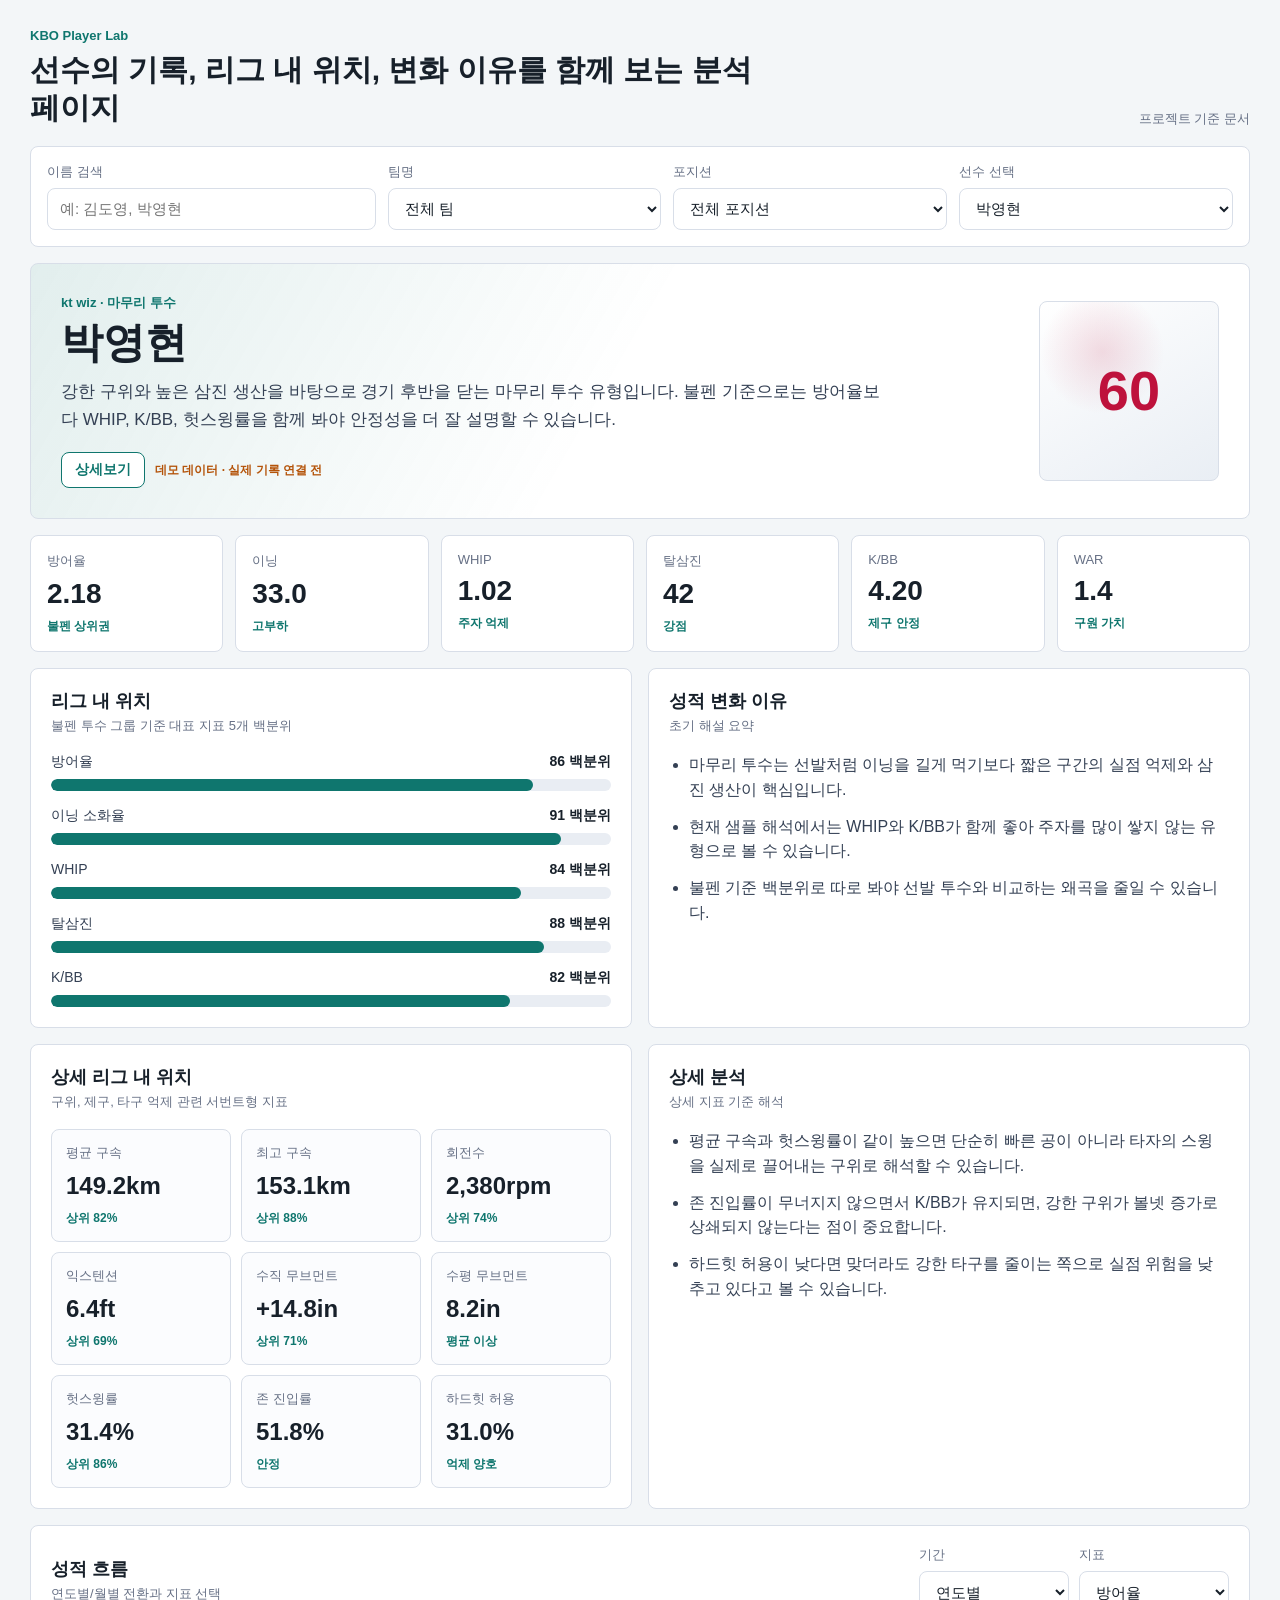
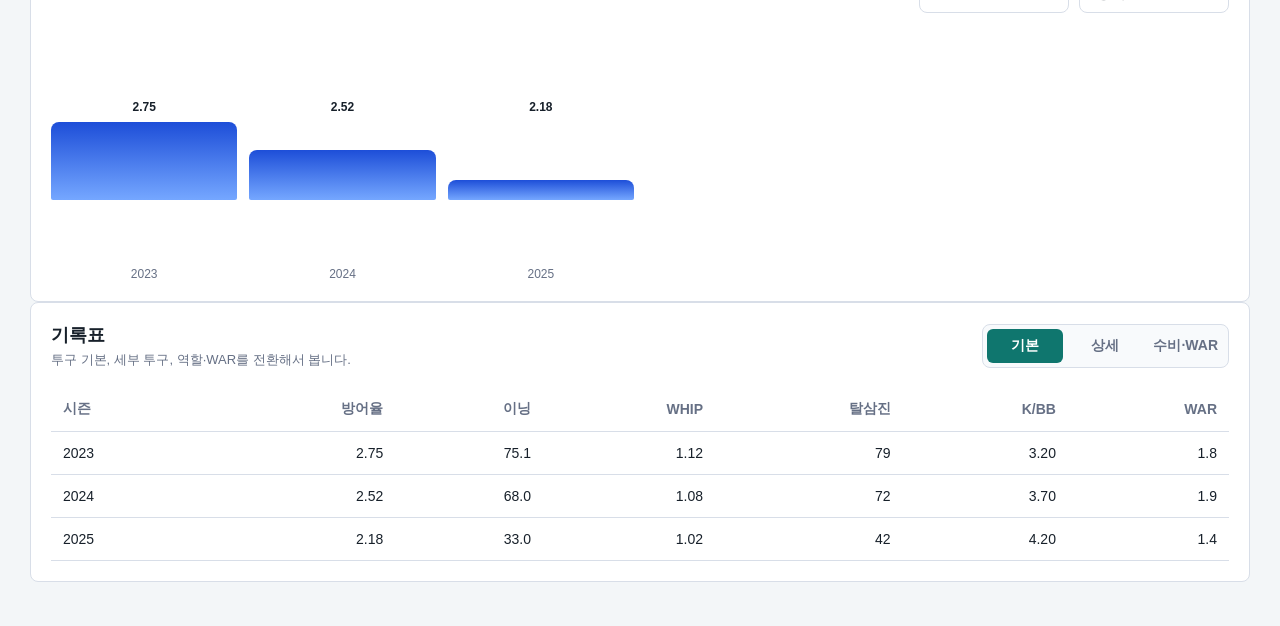
==== web/index.html @ 60053732 "Initial KBO player canvas prototype" ====
<!doctype html>
<html lang="ko">
  <head>
    <meta charset="utf-8" />
    <meta name="viewport" content="width=device-width, initial-scale=1" />
    <title>KBO Player Lab</title>
    <link rel="stylesheet" href="./styles.css" />
  </head>
  <body>
    <main class="shell">
      <header class="topbar">
        <div>
          <p class="eyebrow">KBO Player Lab</p>
          <h1>선수의 기록, 리그 내 위치, 변화 이유를 함께 보는 분석 페이지</h1>
        </div>
        <a class="quiet-link" href="../docs/PROJECT_BRIEF.md">프로젝트 기준 문서</a>
      </header>

      <section class="filter-panel" aria-label="선수 필터">
        <label>
          <span>이름 검색</span>
          <input id="searchInput" type="search" placeholder="예: 김도영, 박영현" />
        </label>
        <label>
          <span>팀명</span>
          <select id="teamFilter"></select>
        </label>
        <label>
          <span>포지션</span>
          <select id="positionFilter"></select>
        </label>
        <label>
          <span>선수 선택</span>
          <select id="playerSelect"></select>
        </label>
      </section>

      <section class="player-hero">
        <div>
          <p class="team" id="teamLine"></p>
          <h2 id="playerName"></h2>
          <p class="summary" id="summaryText"></p>
          <div class="hero-actions">
            <button id="detailToggle" class="secondary-button" type="button">상세보기</button>
            <span id="dataBadge" class="data-badge"></span>
          </div>
        </div>
        <div class="profile-placeholder">
          <span id="uniformNumber"></span>
        </div>
      </section>

      <section class="metric-grid" id="metricGrid" aria-label="핵심 지표"></section>

      <section class="content-grid">
        <article class="panel">
          <div class="panel-head">
            <div>
              <h3>리그 내 위치</h3>
              <p id="leagueContext">대표 지표 5개</p>
            </div>
          </div>
          <div id="leagueBars" class="bars"></div>
        </article>

        <article class="panel">
          <div class="panel-head">
            <div>
              <h3>성적 변화 이유</h3>
              <p>초기 해설 요약</p>
            </div>
          </div>
          <ul id="insightList" class="insights"></ul>
        </article>
      </section>

      <section id="detailSection" class="detail-section" hidden>
        <article class="panel">
          <div class="panel-head">
            <div>
              <h3>상세 리그 내 위치</h3>
              <p id="detailContext">서번트형 상세지표와 변화 원인</p>
            </div>
          </div>
          <div id="servantGrid" class="servant-grid"></div>
        </article>

        <article class="panel">
          <div class="panel-head">
            <div>
              <h3>상세 분석</h3>
              <p>상세 지표 기준 해석</p>
            </div>
          </div>
          <ul id="detailInsightList" class="insights"></ul>
        </article>
      </section>

      <section class="panel">
        <div class="panel-head chart-head">
          <div>
            <h3>성적 흐름</h3>
            <p>연도별/월별 전환과 지표 선택</p>
          </div>
          <div class="chart-controls">
            <label>
              <span>기간</span>
              <select id="trendMode">
                <option value="season">연도별</option>
                <option value="month">월별</option>
              </select>
            </label>
            <label>
              <span>지표</span>
              <select id="metricSelect"></select>
            </label>
          </div>
        </div>
        <div id="trendChart" class="trend-chart"></div>
      </section>

      <section class="panel">
        <div class="panel-head table-head">
          <div>
            <h3>기록표</h3>
            <p id="tableContext">기본/상세/수비·WAR 전환</p>
          </div>
          <div class="segmented" role="group" aria-label="기록표 보기 전환">
            <button class="segment active" type="button" data-table="basic">기본</button>
            <button class="segment" type="button" data-table="advanced">상세</button>
            <button class="segment" type="button" data-table="value">수비·WAR</button>
          </div>
        </div>
        <div class="table-wrap">
          <table>
            <thead id="statHead"></thead>
            <tbody id="statRows"></tbody>
          </table>
        </div>
      </section>
    </main>

    <script src="./app.js"></script>
  </body>
</html>
---- web/styles.css ----
:root {
  --bg: #f3f6f8;
  --ink: #17202a;
  --muted: #667085;
  --line: #d8dee8;
  --panel: #ffffff;
  --accent: #0f766e;
  --accent-2: #be123c;
  --accent-3: #1d4ed8;
  --soft: #e7f2f0;
  --warn: #b45309;
}

* {
  box-sizing: border-box;
}

body {
  margin: 0;
  background: var(--bg);
  color: var(--ink);
  font-family: Arial, "Noto Sans KR", sans-serif;
}

button,
input,
select {
  font: inherit;
}

.shell {
  width: min(1220px, calc(100% - 32px));
  margin: 0 auto;
  padding: 28px 0 44px;
}

.topbar {
  display: flex;
  align-items: end;
  justify-content: space-between;
  gap: 20px;
  margin-bottom: 18px;
}

.eyebrow,
.team {
  margin: 0 0 8px;
  color: var(--accent);
  font-size: 13px;
  font-weight: 700;
}

h1,
h2,
h3,
p {
  margin-top: 0;
}

h1 {
  max-width: 760px;
  margin-bottom: 0;
  font-size: 30px;
  line-height: 1.28;
}

.quiet-link {
  color: var(--muted);
  font-size: 13px;
  text-decoration: none;
}

.quiet-link:hover {
  color: var(--accent);
}

.filter-panel {
  display: grid;
  grid-template-columns: 1.2fr repeat(3, minmax(150px, 1fr));
  gap: 12px;
  margin-bottom: 16px;
  padding: 16px;
  border: 1px solid var(--line);
  border-radius: 8px;
  background: var(--panel);
}

label {
  display: grid;
  gap: 7px;
  color: var(--muted);
  font-size: 13px;
}

input,
select {
  width: 100%;
  height: 42px;
  border: 1px solid var(--line);
  border-radius: 8px;
  background: #fff;
  padding: 0 12px;
  color: var(--ink);
  font-size: 15px;
}

.player-hero {
  display: grid;
  grid-template-columns: 1fr 180px;
  gap: 24px;
  align-items: center;
  min-height: 228px;
  margin-bottom: 16px;
  padding: 30px;
  border: 1px solid var(--line);
  border-radius: 8px;
  background:
    linear-gradient(120deg, rgba(15, 118, 110, 0.12), transparent 48%),
    var(--panel);
}

h2 {
  margin-bottom: 12px;
  font-size: 42px;
  line-height: 1.1;
}

.summary {
  max-width: 820px;
  margin-bottom: 0;
  color: #344054;
  font-size: 17px;
  line-height: 1.65;
}

.hero-actions {
  display: flex;
  align-items: center;
  flex-wrap: wrap;
  gap: 10px;
  margin-top: 18px;
}

.secondary-button {
  height: 36px;
  border: 1px solid var(--accent);
  border-radius: 8px;
  background: #fff;
  color: var(--accent);
  padding: 0 13px;
  cursor: pointer;
  font-size: 14px;
  font-weight: 700;
}

.secondary-button:hover {
  background: var(--soft);
}

.data-badge {
  color: var(--warn);
  font-size: 12px;
  font-weight: 700;
}

.profile-placeholder {
  display: grid;
  place-items: center;
  aspect-ratio: 1;
  border: 1px solid var(--line);
  border-radius: 8px;
  background:
    radial-gradient(circle at 35% 28%, rgba(190, 18, 60, 0.14), transparent 36%),
    linear-gradient(150deg, #fff, #e9eef4);
  color: var(--accent-2);
  font-size: 56px;
  font-weight: 800;
}

.metric-grid {
  display: grid;
  grid-template-columns: repeat(6, minmax(0, 1fr));
  gap: 12px;
  margin-bottom: 16px;
}

.metric {
  min-height: 106px;
  padding: 16px;
  border: 1px solid var(--line);
  border-radius: 8px;
  background: var(--panel);
}

.metric span,
.servant-card span {
  display: block;
  margin-bottom: 10px;
  color: var(--muted);
  font-size: 13px;
}

.metric strong {
  display: block;
  color: var(--ink);
  font-size: 28px;
  line-height: 1;
}

.metric em,
.servant-card em {
  display: block;
  margin-top: 10px;
  color: var(--accent);
  font-size: 12px;
  font-style: normal;
  font-weight: 700;
}

.content-grid,
.detail-section {
  display: grid;
  grid-template-columns: repeat(2, minmax(0, 1fr));
  gap: 16px;
  margin-bottom: 16px;
}

.panel {
  padding: 20px;
  border: 1px solid var(--line);
  border-radius: 8px;
  background: var(--panel);
}

.panel-head {
  display: flex;
  align-items: start;
  justify-content: space-between;
  gap: 16px;
  margin-bottom: 18px;
}

.panel h3 {
  margin-bottom: 4px;
  font-size: 18px;
}

.panel-head p {
  margin-bottom: 0;
  color: var(--muted);
  font-size: 13px;
}

.bars {
  display: grid;
  gap: 16px;
}

.bar-row {
  display: grid;
  gap: 8px;
}

.bar-label {
  display: flex;
  justify-content: space-between;
  color: #344054;
  font-size: 14px;
}

.bar-label strong {
  color: var(--ink);
}

.bar-track {
  height: 12px;
  overflow: hidden;
  border-radius: 999px;
  background: #e9edf3;
}

.bar-fill {
  height: 100%;
  border-radius: inherit;
  background: var(--accent);
}

.insights {
  display: grid;
  gap: 12px;
  margin: 0;
  padding-left: 20px;
  color: #344054;
  line-height: 1.55;
}

.servant-grid {
  display: grid;
  grid-template-columns: repeat(3, minmax(0, 1fr));
  gap: 10px;
}

.servant-card {
  min-height: 104px;
  padding: 14px;
  border: 1px solid var(--line);
  border-radius: 8px;
  background: #fbfcfe;
}

.servant-card strong {
  display: block;
  font-size: 24px;
}

.chart-head,
.table-head {
  align-items: center;
}

.chart-controls {
  display: flex;
  gap: 10px;
}

.chart-controls label {
  min-width: 150px;
}

.trend-chart {
  display: grid;
  grid-template-columns: repeat(6, minmax(0, 1fr));
  align-items: end;
  gap: 12px;
  min-height: 250px;
  padding-top: 10px;
}

.chart-bar {
  display: grid;
  align-items: end;
  height: 100%;
  gap: 8px;
  text-align: center;
  color: var(--muted);
  font-size: 12px;
}

.chart-bar .column {
  width: 100%;
  min-height: 20px;
  border-radius: 8px 8px 2px 2px;
  background: linear-gradient(180deg, var(--accent-3), #75a7ff);
}

.chart-bar .value {
  color: var(--ink);
  font-weight: 700;
}

.segmented {
  display: inline-flex;
  gap: 4px;
  padding: 4px;
  border: 1px solid var(--line);
  border-radius: 8px;
  background: #f8fafc;
}

.segment {
  min-width: 76px;
  height: 34px;
  border: 0;
  border-radius: 6px;
  background: transparent;
  color: var(--muted);
  cursor: pointer;
  font-size: 14px;
  font-weight: 700;
}

.segment.active {
  background: var(--accent);
  color: #fff;
}

.table-wrap {
  overflow-x: auto;
}

table {
  width: 100%;
  min-width: 780px;
  border-collapse: collapse;
}

th,
td {
  padding: 13px 12px;
  border-bottom: 1px solid var(--line);
  text-align: right;
  font-size: 14px;
}

th:first-child,
td:first-child {
  text-align: left;
}

th {
  color: var(--muted);
  font-weight: 700;
}

@media (max-width: 980px) {
  .topbar,
  .panel-head,
  .chart-head,
  .table-head {
    align-items: stretch;
    flex-direction: column;
  }

  .filter-panel,
  .player-hero,
  .content-grid,
  .detail-section {
    grid-template-columns: 1fr;
  }

  .metric-grid,
  .servant-grid {
    grid-template-columns: repeat(2, minmax(0, 1fr));
  }

  .profile-placeholder {
    width: 150px;
  }

  .chart-controls {
    flex-direction: column;
  }

  h1 {
    font-size: 25px;
  }

  h2 {
    font-size: 34px;
  }
}

@media (max-width: 560px) {
  .metric-grid,
  .servant-grid,
  .trend-chart {
    grid-template-columns: 1fr;
  }

  .segmented {
    display: grid;
    grid-template-columns: repeat(3, 1fr);
  }
}
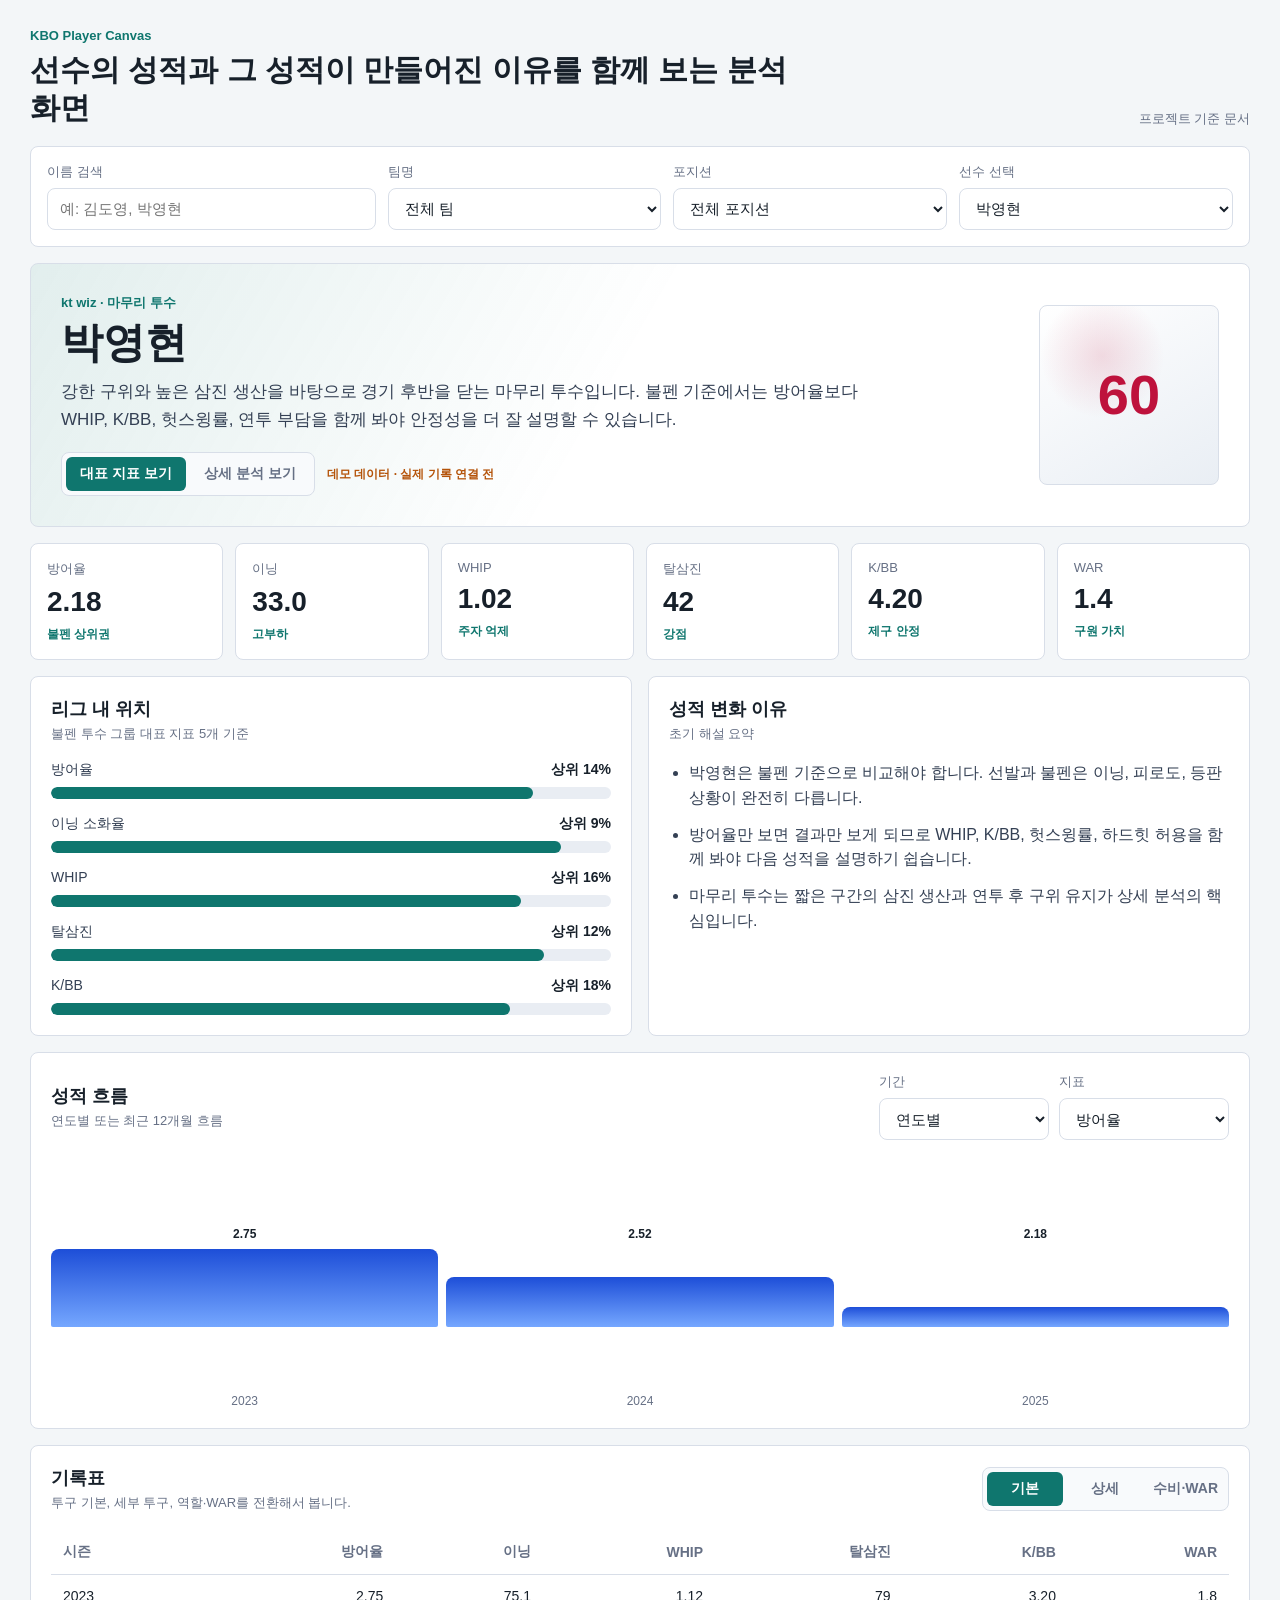
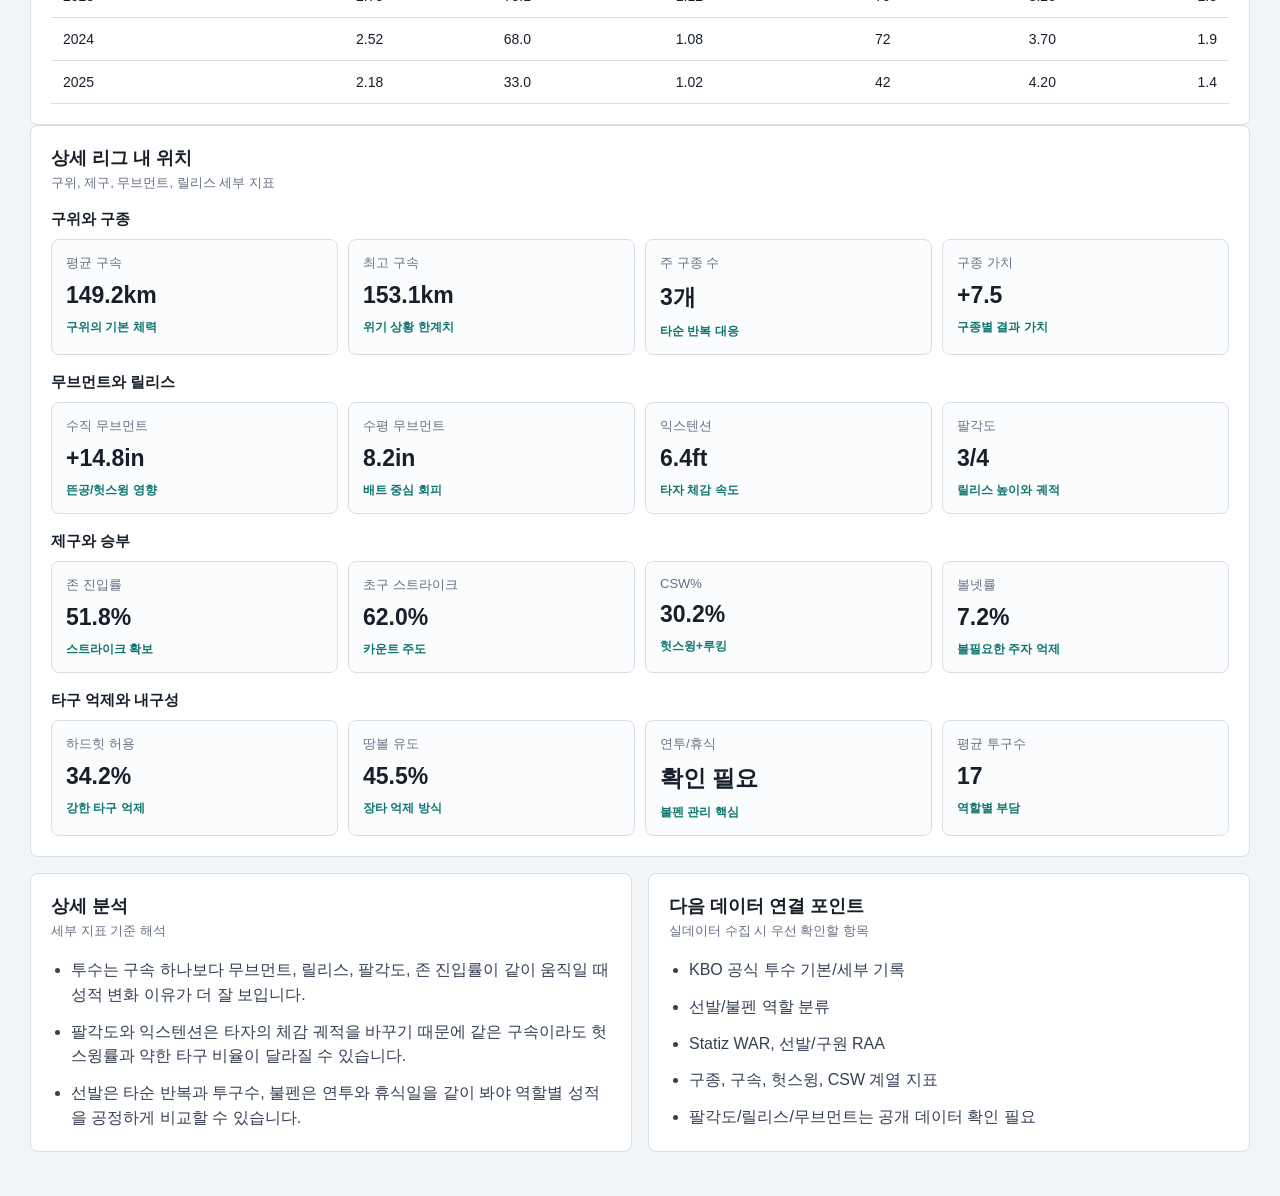
==== commit f1120c6d: "Refine analysis views and add KBO data collector" ====
--- a/web/index.html
+++ b/web/index.html
@@ -3,15 +3,15 @@
   <head>
     <meta charset="utf-8" />
     <meta name="viewport" content="width=device-width, initial-scale=1" />
-    <title>KBO Player Lab</title>
+    <title>KBO Player Canvas</title>
     <link rel="stylesheet" href="./styles.css" />
   </head>
   <body>
     <main class="shell">
       <header class="topbar">
         <div>
-          <p class="eyebrow">KBO Player Lab</p>
-          <h1>선수의 기록, 리그 내 위치, 변화 이유를 함께 보는 분석 페이지</h1>
+          <p class="eyebrow">KBO Player Canvas</p>
+          <h1>선수의 성적과 그 성적이 만들어진 이유를 함께 보는 분석 화면</h1>
         </div>
         <a class="quiet-link" href="../docs/PROJECT_BRIEF.md">프로젝트 기준 문서</a>
       </header>
@@ -41,7 +41,10 @@
           <h2 id="playerName"></h2>
           <p class="summary" id="summaryText"></p>
           <div class="hero-actions">
-            <button id="detailToggle" class="secondary-button" type="button">상세보기</button>
+            <div class="view-switch" role="group" aria-label="분석 화면 전환">
+              <button class="view-tab active" type="button" data-view="summary">대표 지표 보기</button>
+              <button class="view-tab" type="button" data-view="detail">상세 분석 보기</button>
+            </div>
             <span id="dataBadge" class="data-badge"></span>
           </div>
         </div>
@@ -50,93 +53,107 @@
         </div>
       </section>
 
-      <section class="metric-grid" id="metricGrid" aria-label="핵심 지표"></section>
+      <section class="metric-grid" id="metricGrid" aria-label="대표 지표"></section>
 
-      <section class="content-grid">
-        <article class="panel">
-          <div class="panel-head">
+      <section id="summaryView" class="view-page">
+        <section class="content-grid">
+          <article class="panel">
+            <div class="panel-head">
+              <div>
+                <h3>리그 내 위치</h3>
+                <p id="leagueContext">대표 지표 기준</p>
+              </div>
+            </div>
+            <div id="leagueBars" class="bars"></div>
+          </article>
+
+          <article class="panel">
+            <div class="panel-head">
+              <div>
+                <h3>성적 변화 이유</h3>
+                <p>초기 해설 요약</p>
+              </div>
+            </div>
+            <ul id="insightList" class="insights"></ul>
+          </article>
+        </section>
+
+        <section class="panel">
+          <div class="panel-head chart-head">
             <div>
-              <h3>리그 내 위치</h3>
-              <p id="leagueContext">대표 지표 5개</p>
+              <h3>성적 흐름</h3>
+              <p>연도별 또는 최근 12개월 흐름</p>
+            </div>
+            <div class="chart-controls">
+              <label>
+                <span>기간</span>
+                <select id="trendMode">
+                  <option value="season">연도별</option>
+                  <option value="month">월별 최근 12개월</option>
+                </select>
+              </label>
+              <label>
+                <span>지표</span>
+                <select id="metricSelect"></select>
+              </label>
             </div>
           </div>
-          <div id="leagueBars" class="bars"></div>
-        </article>
+          <div id="trendChart" class="trend-chart"></div>
+        </section>
 
-        <article class="panel">
-          <div class="panel-head">
+        <section class="panel">
+          <div class="panel-head table-head">
             <div>
-              <h3>성적 변화 이유</h3>
-              <p>초기 해설 요약</p>
+              <h3>기록표</h3>
+              <p id="tableContext">기본/상세/수비·WAR 전환</p>
+            </div>
+            <div class="segmented" role="group" aria-label="기록표 보기 전환">
+              <button class="segment active" type="button" data-table="basic">기본</button>
+              <button class="segment" type="button" data-table="advanced">상세</button>
+              <button class="segment" type="button" data-table="value">수비·WAR</button>
             </div>
           </div>
-          <ul id="insightList" class="insights"></ul>
-        </article>
+          <div class="table-wrap">
+            <table>
+              <thead id="statHead"></thead>
+              <tbody id="statRows"></tbody>
+            </table>
+          </div>
+        </section>
       </section>
 
-      <section id="detailSection" class="detail-section" hidden>
-        <article class="panel">
+      <section id="detailView" class="view-page" hidden>
+        <section class="panel">
           <div class="panel-head">
             <div>
               <h3>상세 리그 내 위치</h3>
-              <p id="detailContext">서번트형 상세지표와 변화 원인</p>
+              <p id="detailContext">서번트형 세부 지표</p>
             </div>
           </div>
-          <div id="servantGrid" class="servant-grid"></div>
-        </article>
+          <div id="servantGroups" class="servant-groups"></div>
+        </section>
 
-        <article class="panel">
-          <div class="panel-head">
-            <div>
-              <h3>상세 분석</h3>
-              <p>상세 지표 기준 해석</p>
+        <section class="content-grid">
+          <article class="panel">
+            <div class="panel-head">
+              <div>
+                <h3>상세 분석</h3>
+                <p>세부 지표 기준 해석</p>
+              </div>
             </div>
-          </div>
-          <ul id="detailInsightList" class="insights"></ul>
-        </article>
-      </section>
+            <ul id="detailInsightList" class="insights"></ul>
+          </article>
 
-      <section class="panel">
-        <div class="panel-head chart-head">
-          <div>
-            <h3>성적 흐름</h3>
-            <p>연도별/월별 전환과 지표 선택</p>
-          </div>
-          <div class="chart-controls">
-            <label>
-              <span>기간</span>
-              <select id="trendMode">
-                <option value="season">연도별</option>
-                <option value="month">월별</option>
-              </select>
-            </label>
-            <label>
-              <span>지표</span>
-              <select id="metricSelect"></select>
-            </label>
-          </div>
-        </div>
-        <div id="trendChart" class="trend-chart"></div>
-      </section>
-
-      <section class="panel">
-        <div class="panel-head table-head">
-          <div>
-            <h3>기록표</h3>
-            <p id="tableContext">기본/상세/수비·WAR 전환</p>
-          </div>
-          <div class="segmented" role="group" aria-label="기록표 보기 전환">
-            <button class="segment active" type="button" data-table="basic">기본</button>
-            <button class="segment" type="button" data-table="advanced">상세</button>
-            <button class="segment" type="button" data-table="value">수비·WAR</button>
-          </div>
-        </div>
-        <div class="table-wrap">
-          <table>
-            <thead id="statHead"></thead>
-            <tbody id="statRows"></tbody>
-          </table>
-        </div>
+          <article class="panel">
+            <div class="panel-head">
+              <div>
+                <h3>다음 데이터 연결 포인트</h3>
+                <p>실데이터 수집 시 우선 확인할 항목</p>
+              </div>
+            </div>
+            <ul id="dataNeedList" class="insights"></ul>
+          </article>
+        </section>
       </section>
     </main>
 
--- a/web/styles.css
+++ b/web/styles.css
@@ -58,7 +58,7 @@
 }
 
 h1 {
-  max-width: 760px;
+  max-width: 790px;
   margin-bottom: 0;
   font-size: 30px;
   line-height: 1.28;
@@ -137,24 +137,45 @@
   display: flex;
   align-items: center;
   flex-wrap: wrap;
-  gap: 10px;
+  gap: 12px;
   margin-top: 18px;
 }
 
-.secondary-button {
-  height: 36px;
-  border: 1px solid var(--accent);
-  border-radius: 8px;
-  background: #fff;
-  color: var(--accent);
-  padding: 0 13px;
+.view-switch,
+.segmented {
+  display: inline-flex;
+  gap: 4px;
+  padding: 4px;
+  border: 1px solid var(--line);
+  border-radius: 8px;
+  background: #f8fafc;
+}
+
+.view-tab,
+.segment {
+  height: 34px;
+  border: 0;
+  border-radius: 6px;
+  background: transparent;
+  color: var(--muted);
   cursor: pointer;
   font-size: 14px;
   font-weight: 700;
 }
 
-.secondary-button:hover {
-  background: var(--soft);
+.view-tab {
+  min-width: 120px;
+  padding: 0 12px;
+}
+
+.segment {
+  min-width: 76px;
+}
+
+.view-tab.active,
+.segment.active {
+  background: var(--accent);
+  color: #fff;
 }
 
 .data-badge {
@@ -217,12 +238,15 @@
   font-weight: 700;
 }
 
-.content-grid,
-.detail-section {
+.view-page {
+  display: grid;
+  gap: 16px;
+}
+
+.content-grid {
   display: grid;
   grid-template-columns: repeat(2, minmax(0, 1fr));
   gap: 16px;
-  margin-bottom: 16px;
 }
 
 .panel {
@@ -294,9 +318,19 @@
   line-height: 1.55;
 }
 
+.servant-groups {
+  display: grid;
+  gap: 18px;
+}
+
+.servant-group h4 {
+  margin: 0 0 10px;
+  font-size: 15px;
+}
+
 .servant-grid {
   display: grid;
-  grid-template-columns: repeat(3, minmax(0, 1fr));
+  grid-template-columns: repeat(4, minmax(0, 1fr));
   gap: 10px;
 }
 
@@ -310,7 +344,7 @@
 
 .servant-card strong {
   display: block;
-  font-size: 24px;
+  font-size: 23px;
 }
 
 .chart-head,
@@ -324,14 +358,14 @@
 }
 
 .chart-controls label {
-  min-width: 150px;
+  min-width: 170px;
 }
 
 .trend-chart {
   display: grid;
-  grid-template-columns: repeat(6, minmax(0, 1fr));
+  grid-template-columns: repeat(12, minmax(0, 1fr));
   align-items: end;
-  gap: 12px;
+  gap: 8px;
   min-height: 250px;
   padding-top: 10px;
 }
@@ -356,32 +390,6 @@
 .chart-bar .value {
   color: var(--ink);
   font-weight: 700;
-}
-
-.segmented {
-  display: inline-flex;
-  gap: 4px;
-  padding: 4px;
-  border: 1px solid var(--line);
-  border-radius: 8px;
-  background: #f8fafc;
-}
-
-.segment {
-  min-width: 76px;
-  height: 34px;
-  border: 0;
-  border-radius: 6px;
-  background: transparent;
-  color: var(--muted);
-  cursor: pointer;
-  font-size: 14px;
-  font-weight: 700;
-}
-
-.segment.active {
-  background: var(--accent);
-  color: #fff;
 }
 
 .table-wrap {
@@ -423,8 +431,7 @@
 
   .filter-panel,
   .player-hero,
-  .content-grid,
-  .detail-section {
+  .content-grid {
     grid-template-columns: 1fr;
   }
 
@@ -439,6 +446,10 @@
 
   .chart-controls {
     flex-direction: column;
+  }
+
+  .trend-chart {
+    grid-template-columns: repeat(6, minmax(0, 1fr));
   }
 
   h1 {
@@ -457,8 +468,9 @@
     grid-template-columns: 1fr;
   }
 
+  .view-switch,
   .segmented {
     display: grid;
-    grid-template-columns: repeat(3, 1fr);
-  }
-}
+    grid-template-columns: 1fr;
+  }
+}
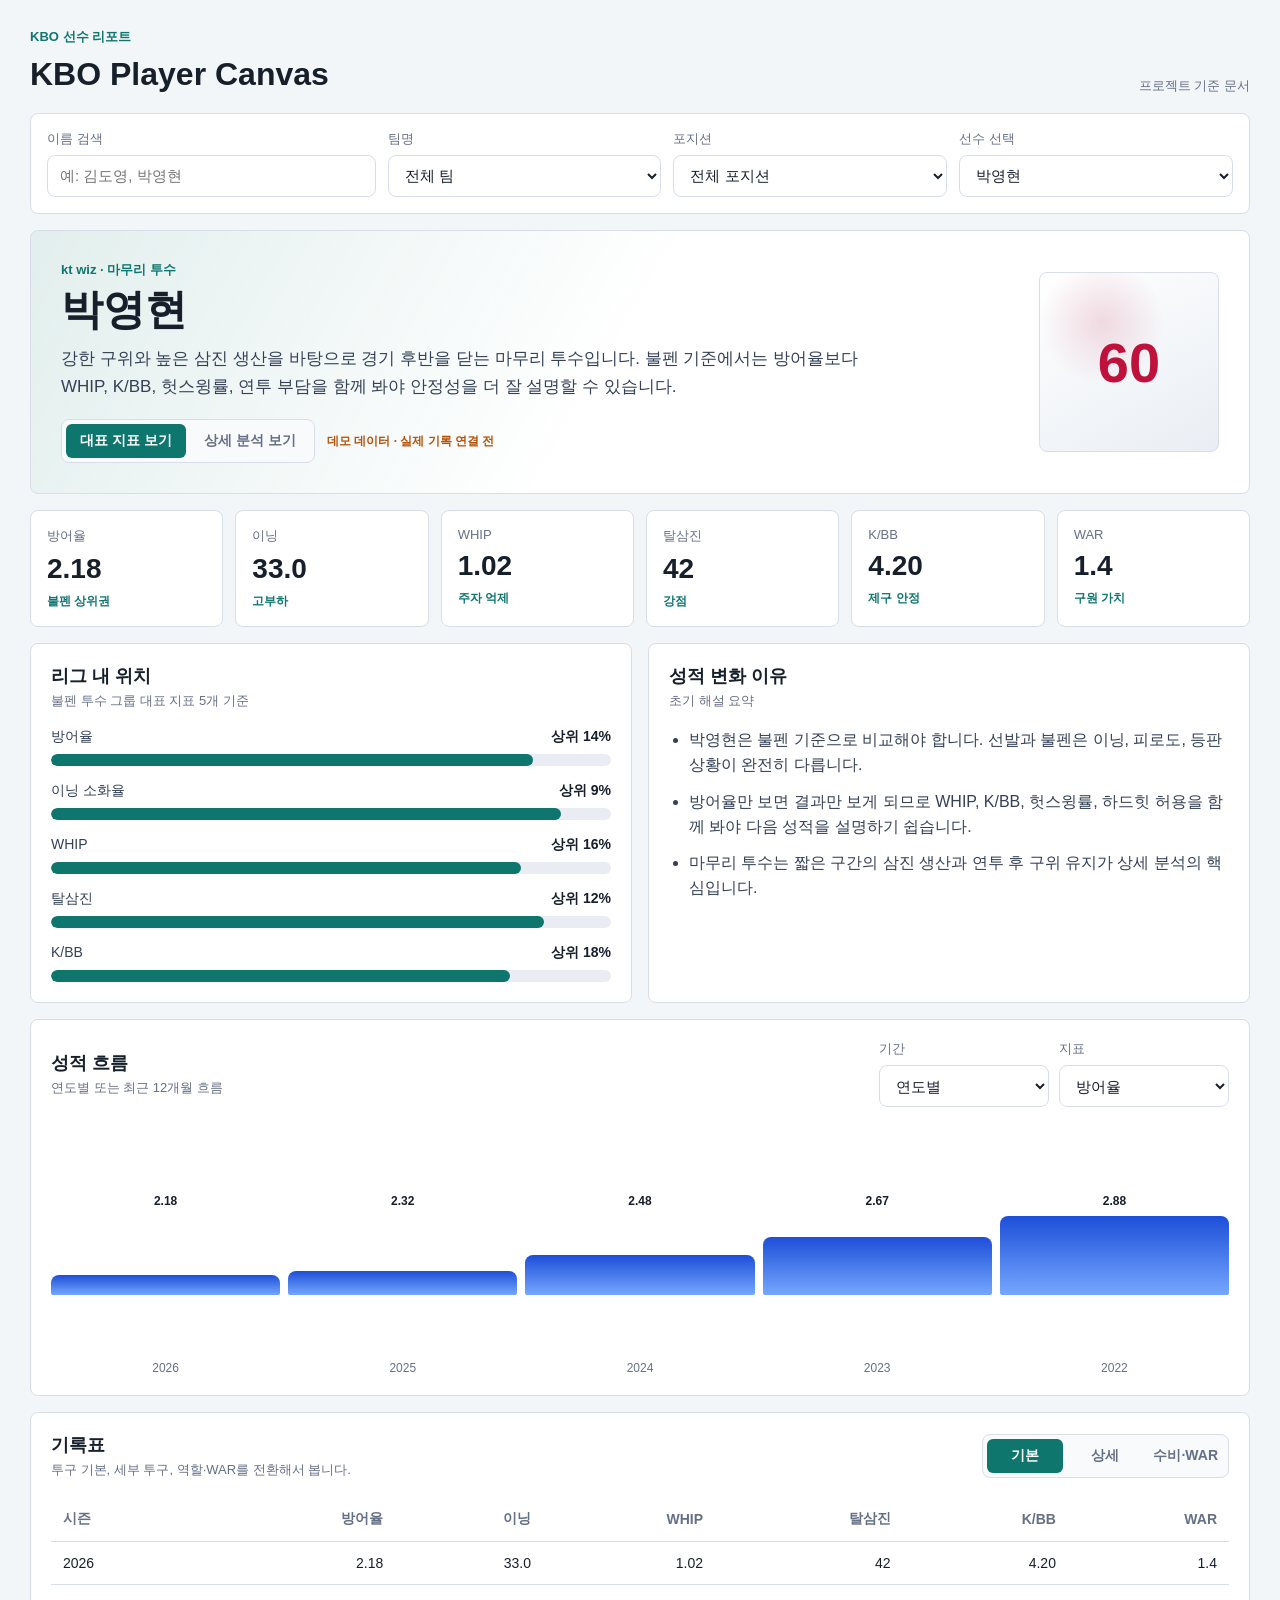
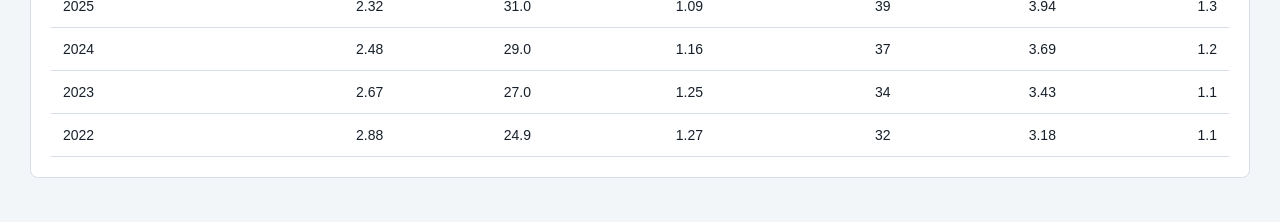
==== commit 357c0d61: "Clarify view switching and data integration plan" ====
--- a/web/index.html
+++ b/web/index.html
@@ -10,8 +10,8 @@
     <main class="shell">
       <header class="topbar">
         <div>
-          <p class="eyebrow">KBO Player Canvas</p>
-          <h1>선수의 성적과 그 성적이 만들어진 이유를 함께 보는 분석 화면</h1>
+          <p class="eyebrow">KBO 선수 리포트</p>
+          <h1>KBO Player Canvas</h1>
         </div>
         <a class="quiet-link" href="../docs/PROJECT_BRIEF.md">프로젝트 기준 문서</a>
       </header>
@@ -53,7 +53,7 @@
         </div>
       </section>
 
-      <section class="metric-grid" id="metricGrid" aria-label="대표 지표"></section>
+      <section class="metric-grid" id="metricGrid" aria-label="선수 핵심 카드"></section>
 
       <section id="summaryView" class="view-page">
         <section class="content-grid">
--- a/web/styles.css
+++ b/web/styles.css
@@ -15,6 +15,10 @@
   box-sizing: border-box;
 }
 
+[hidden] {
+  display: none !important;
+}
+
 body {
   margin: 0;
   background: var(--bg);
@@ -60,7 +64,7 @@
 h1 {
   max-width: 790px;
   margin-bottom: 0;
-  font-size: 30px;
+  font-size: 32px;
   line-height: 1.28;
 }
 
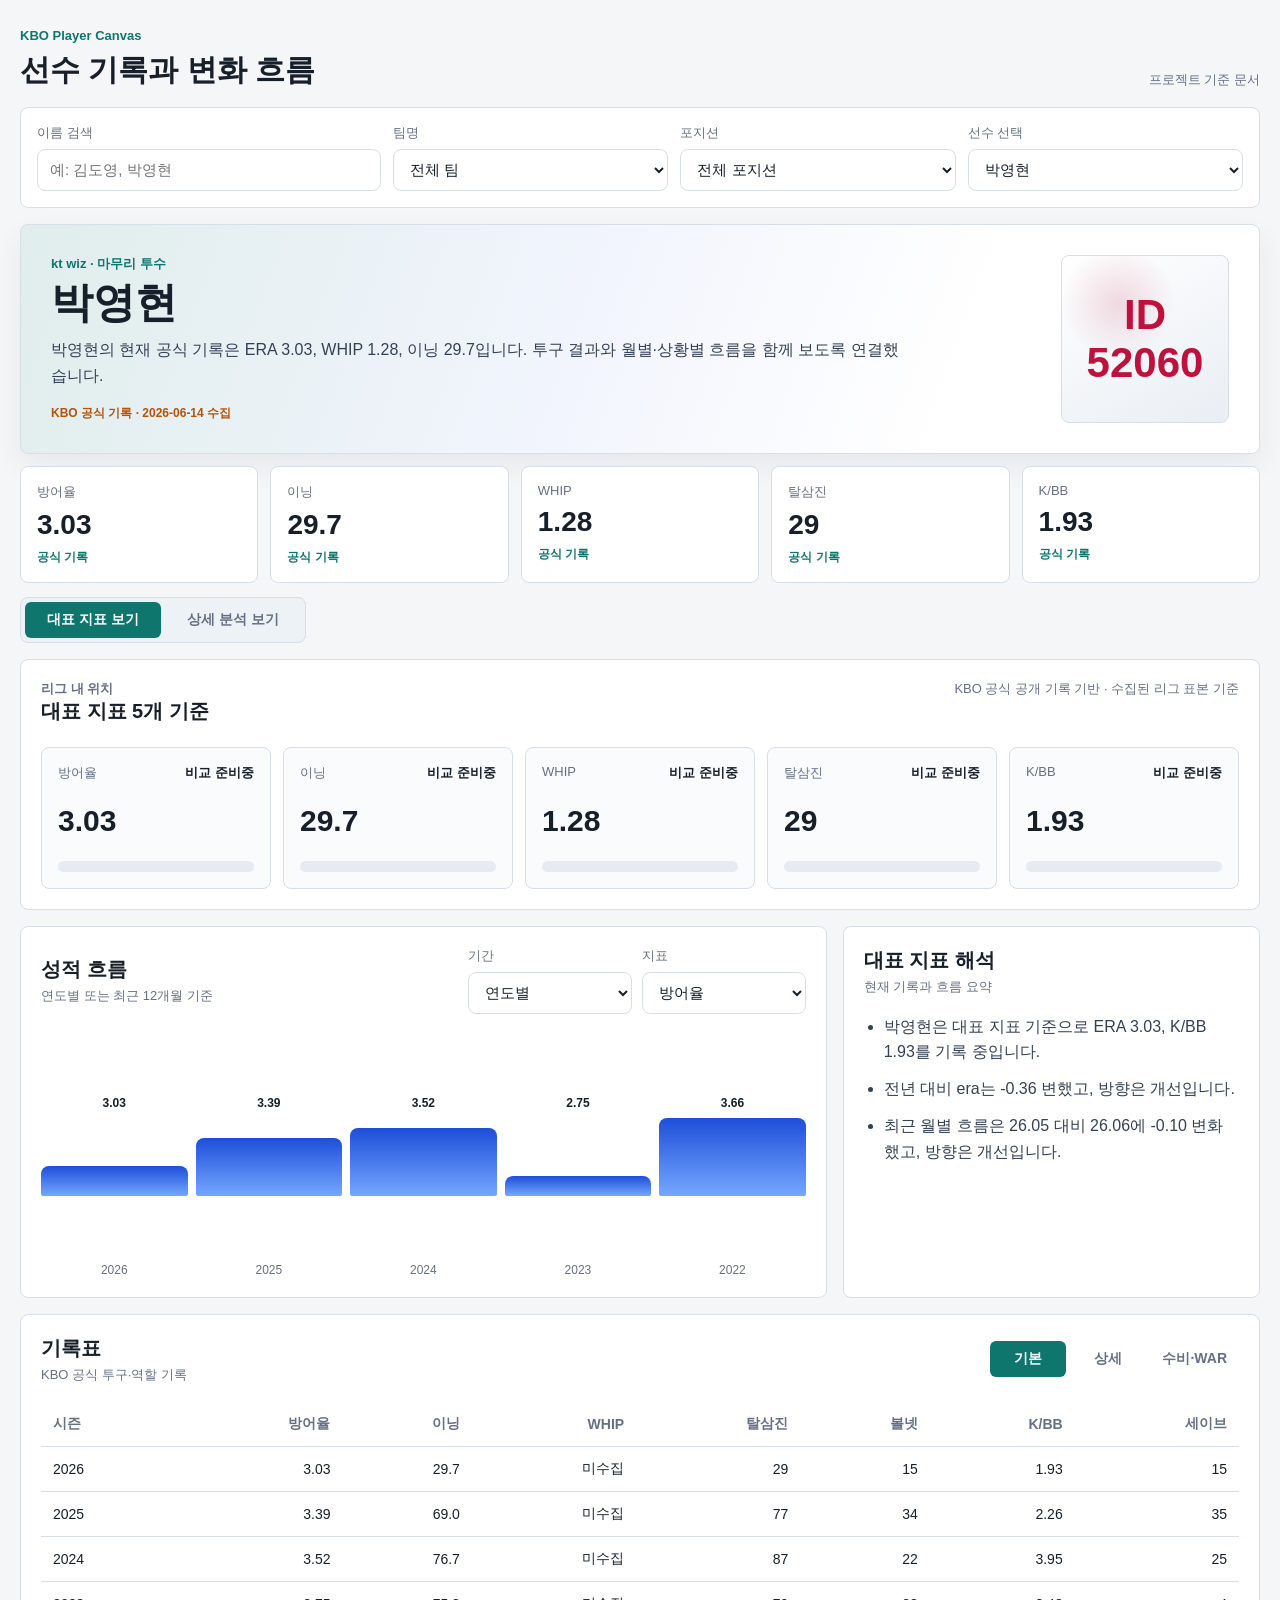
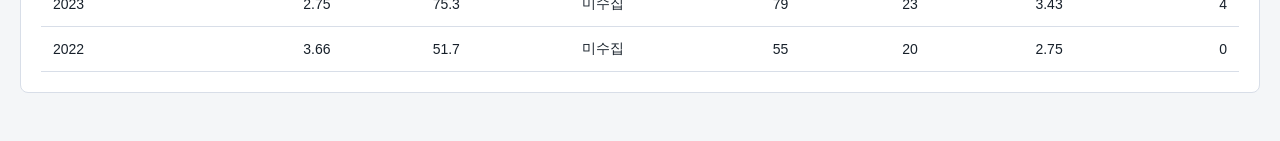
==== commit c21066cd: "Restructure analysis views from UI sketch" ====
--- a/web/index.html
+++ b/web/index.html
@@ -10,8 +10,8 @@
     <main class="shell">
       <header class="topbar">
         <div>
-          <p class="eyebrow">KBO 선수 리포트</p>
-          <h1>KBO Player Canvas</h1>
+          <p class="eyebrow">KBO Player Canvas</p>
+          <h1>선수 기록과 변화 흐름</h1>
         </div>
         <a class="quiet-link" href="../docs/PROJECT_BRIEF.md">프로젝트 기준 문서</a>
       </header>
@@ -36,42 +36,65 @@
       </section>
 
       <section class="player-hero">
-        <div>
+        <div class="hero-copy">
           <p class="team" id="teamLine"></p>
           <h2 id="playerName"></h2>
           <p class="summary" id="summaryText"></p>
-          <div class="hero-actions">
-            <div class="view-switch" role="group" aria-label="분석 화면 전환">
-              <button class="view-tab active" type="button" data-view="summary">대표 지표 보기</button>
-              <button class="view-tab" type="button" data-view="detail">상세 분석 보기</button>
-            </div>
-            <span id="dataBadge" class="data-badge"></span>
-          </div>
+          <span id="dataBadge" class="data-badge"></span>
         </div>
-        <div class="profile-placeholder">
+        <div class="profile-tile">
           <span id="uniformNumber"></span>
         </div>
       </section>
 
-      <section class="metric-grid" id="metricGrid" aria-label="선수 핵심 카드"></section>
+      <section class="metric-grid" id="metricGrid" aria-label="공통 대표 지표"></section>
+
+      <nav class="view-nav" aria-label="분석 화면 전환">
+        <button class="view-tab active" type="button" data-view="summary">대표 지표 보기</button>
+        <button class="view-tab" type="button" data-view="detail">상세 분석 보기</button>
+      </nav>
 
       <section id="summaryView" class="view-page">
-        <section class="content-grid">
-          <article class="panel">
+        <section class="summary-rank-panel">
+          <div class="section-head">
+            <div>
+              <p class="section-kicker">리그 내 위치</p>
+              <h3>대표 지표 5개 기준</h3>
+            </div>
+            <p id="leagueContext">KBO 공식 기록 기준</p>
+          </div>
+          <div id="leagueCards" class="rank-card-grid"></div>
+        </section>
+
+        <section class="summary-main-grid">
+          <article class="panel trend-panel">
+            <div class="panel-head chart-head">
+              <div>
+                <h3>성적 흐름</h3>
+                <p>연도별 또는 최근 12개월 기준</p>
+              </div>
+              <div class="chart-controls">
+                <label>
+                  <span>기간</span>
+                  <select id="trendMode">
+                    <option value="season">연도별</option>
+                    <option value="month">월별 최근 12개월</option>
+                  </select>
+                </label>
+                <label>
+                  <span>지표</span>
+                  <select id="metricSelect"></select>
+                </label>
+              </div>
+            </div>
+            <div id="trendChart" class="trend-chart"></div>
+          </article>
+
+          <article class="panel insight-panel">
             <div class="panel-head">
               <div>
-                <h3>리그 내 위치</h3>
-                <p id="leagueContext">대표 지표 기준</p>
-              </div>
-            </div>
-            <div id="leagueBars" class="bars"></div>
-          </article>
-
-          <article class="panel">
-            <div class="panel-head">
-              <div>
-                <h3>성적 변화 이유</h3>
-                <p>초기 해설 요약</p>
+                <h3>대표 지표 해석</h3>
+                <p>현재 기록과 흐름 요약</p>
               </div>
             </div>
             <ul id="insightList" class="insights"></ul>
@@ -79,33 +102,10 @@
         </section>
 
         <section class="panel">
-          <div class="panel-head chart-head">
-            <div>
-              <h3>성적 흐름</h3>
-              <p>연도별 또는 최근 12개월 흐름</p>
-            </div>
-            <div class="chart-controls">
-              <label>
-                <span>기간</span>
-                <select id="trendMode">
-                  <option value="season">연도별</option>
-                  <option value="month">월별 최근 12개월</option>
-                </select>
-              </label>
-              <label>
-                <span>지표</span>
-                <select id="metricSelect"></select>
-              </label>
-            </div>
-          </div>
-          <div id="trendChart" class="trend-chart"></div>
-        </section>
-
-        <section class="panel">
           <div class="panel-head table-head">
             <div>
               <h3>기록표</h3>
-              <p id="tableContext">기본/상세/수비·WAR 전환</p>
+              <p id="tableContext">시즌 전체 기록</p>
             </div>
             <div class="segmented" role="group" aria-label="기록표 보기 전환">
               <button class="segment active" type="button" data-table="basic">기본</button>
@@ -123,22 +123,23 @@
       </section>
 
       <section id="detailView" class="view-page" hidden>
-        <section class="panel">
-          <div class="panel-head">
+        <section class="detail-rank-panel">
+          <div class="section-head">
             <div>
-              <h3>상세 리그 내 위치</h3>
-              <p id="detailContext">서번트형 세부 지표</p>
+              <p class="section-kicker">상세 리그 내 위치</p>
+              <h3>성적을 만든 세부 지표</h3>
             </div>
+            <p id="detailContext">KBO 공식 상세 기록 기준</p>
           </div>
           <div id="servantGroups" class="servant-groups"></div>
         </section>
 
-        <section class="content-grid">
+        <section class="detail-analysis-grid">
           <article class="panel">
             <div class="panel-head">
               <div>
                 <h3>상세 분석</h3>
-                <p>세부 지표 기준 해석</p>
+                <p>무엇이 기록 변화를 만들었는지 보기 위한 해석</p>
               </div>
             </div>
             <ul id="detailInsightList" class="insights"></ul>
@@ -147,12 +148,27 @@
           <article class="panel">
             <div class="panel-head">
               <div>
-                <h3>다음 데이터 연결 포인트</h3>
-                <p>실데이터 수집 시 우선 확인할 항목</p>
+                <h3>추가 데이터 연결 포인트</h3>
+                <p>다음 단계에서 붙일 추적·가치 지표</p>
               </div>
             </div>
             <ul id="dataNeedList" class="insights"></ul>
           </article>
+        </section>
+
+        <section class="panel">
+          <div class="panel-head table-head">
+            <div>
+              <h3>상세 지표 기록표</h3>
+              <p id="detailTableContext">성적 변화 이유와 연결해서 볼 지표</p>
+            </div>
+          </div>
+          <div class="table-wrap">
+            <table>
+              <thead id="detailStatHead"></thead>
+              <tbody id="detailStatRows"></tbody>
+            </table>
+          </div>
         </section>
       </section>
     </main>
--- a/web/styles.css
+++ b/web/styles.css
@@ -1,14 +1,15 @@
 :root {
-  --bg: #f3f6f8;
+  --bg: #f4f6f8;
   --ink: #17202a;
   --muted: #667085;
   --line: #d8dee8;
   --panel: #ffffff;
+  --panel-soft: #f9fbfc;
   --accent: #0f766e;
   --accent-2: #be123c;
   --accent-3: #1d4ed8;
-  --soft: #e7f2f0;
   --warn: #b45309;
+  --shadow: 0 12px 30px rgba(15, 23, 42, 0.06);
 }
 
 * {
@@ -32,10 +33,14 @@
   font: inherit;
 }
 
+button {
+  cursor: pointer;
+}
+
 .shell {
-  width: min(1220px, calc(100% - 32px));
+  width: min(1240px, calc(100% - 32px));
   margin: 0 auto;
-  padding: 28px 0 44px;
+  padding: 28px 0 48px;
 }
 
 .topbar {
@@ -47,25 +52,37 @@
 }
 
 .eyebrow,
-.team {
+.team,
+.section-kicker {
   margin: 0 0 8px;
   color: var(--accent);
   font-size: 13px;
-  font-weight: 700;
+  font-weight: 800;
 }
 
 h1,
 h2,
 h3,
+h4,
 p {
   margin-top: 0;
 }
 
 h1 {
-  max-width: 790px;
   margin-bottom: 0;
-  font-size: 32px;
-  line-height: 1.28;
+  font-size: 30px;
+  line-height: 1.25;
+}
+
+h2 {
+  margin-bottom: 12px;
+  font-size: 42px;
+  line-height: 1.05;
+}
+
+h3 {
+  margin-bottom: 4px;
+  font-size: 20px;
 }
 
 .quiet-link {
@@ -80,7 +97,7 @@
 
 .filter-panel {
   display: grid;
-  grid-template-columns: 1.2fr repeat(3, minmax(150px, 1fr));
+  grid-template-columns: 1.25fr repeat(3, minmax(150px, 1fr));
   gap: 12px;
   margin-bottom: 16px;
   padding: 16px;
@@ -110,107 +127,58 @@
 
 .player-hero {
   display: grid;
-  grid-template-columns: 1fr 180px;
+  grid-template-columns: 1fr 168px;
   gap: 24px;
   align-items: center;
-  min-height: 228px;
-  margin-bottom: 16px;
+  min-height: 218px;
+  margin-bottom: 12px;
   padding: 30px;
   border: 1px solid var(--line);
   border-radius: 8px;
   background:
-    linear-gradient(120deg, rgba(15, 118, 110, 0.12), transparent 48%),
+    linear-gradient(110deg, rgba(15, 118, 110, 0.13), rgba(29, 78, 216, 0.06) 45%, transparent 76%),
     var(--panel);
-}
-
-h2 {
-  margin-bottom: 12px;
-  font-size: 42px;
-  line-height: 1.1;
+  box-shadow: var(--shadow);
 }
 
 .summary {
-  max-width: 820px;
-  margin-bottom: 0;
+  max-width: 860px;
+  margin-bottom: 14px;
   color: #344054;
-  font-size: 17px;
+  font-size: 16px;
   line-height: 1.65;
-}
-
-.hero-actions {
-  display: flex;
-  align-items: center;
-  flex-wrap: wrap;
-  gap: 12px;
-  margin-top: 18px;
-}
-
-.view-switch,
-.segmented {
-  display: inline-flex;
-  gap: 4px;
-  padding: 4px;
-  border: 1px solid var(--line);
-  border-radius: 8px;
-  background: #f8fafc;
-}
-
-.view-tab,
-.segment {
-  height: 34px;
-  border: 0;
-  border-radius: 6px;
-  background: transparent;
-  color: var(--muted);
-  cursor: pointer;
-  font-size: 14px;
-  font-weight: 700;
-}
-
-.view-tab {
-  min-width: 120px;
-  padding: 0 12px;
-}
-
-.segment {
-  min-width: 76px;
-}
-
-.view-tab.active,
-.segment.active {
-  background: var(--accent);
-  color: #fff;
 }
 
 .data-badge {
   color: var(--warn);
   font-size: 12px;
-  font-weight: 700;
-}
-
-.profile-placeholder {
+  font-weight: 800;
+}
+
+.profile-tile {
   display: grid;
   place-items: center;
   aspect-ratio: 1;
   border: 1px solid var(--line);
   border-radius: 8px;
   background:
-    radial-gradient(circle at 35% 28%, rgba(190, 18, 60, 0.14), transparent 36%),
+    radial-gradient(circle at 34% 28%, rgba(190, 18, 60, 0.14), transparent 35%),
     linear-gradient(150deg, #fff, #e9eef4);
   color: var(--accent-2);
-  font-size: 56px;
-  font-weight: 800;
+  font-size: 42px;
+  font-weight: 900;
+  text-align: center;
 }
 
 .metric-grid {
   display: grid;
-  grid-template-columns: repeat(6, minmax(0, 1fr));
+  grid-template-columns: repeat(5, minmax(0, 1fr));
   gap: 12px;
-  margin-bottom: 16px;
+  margin-bottom: 14px;
 }
 
 .metric {
-  min-height: 106px;
+  min-height: 104px;
   padding: 16px;
   border: 1px solid var(--line);
   border-radius: 8px;
@@ -239,7 +207,44 @@
   color: var(--accent);
   font-size: 12px;
   font-style: normal;
-  font-weight: 700;
+  font-weight: 800;
+}
+
+.view-nav {
+  display: inline-flex;
+  gap: 4px;
+  margin-bottom: 16px;
+  padding: 4px;
+  border: 1px solid var(--line);
+  border-radius: 8px;
+  background: #edf2f6;
+}
+
+.view-tab,
+.segment {
+  height: 36px;
+  border: 0;
+  border-radius: 6px;
+  background: transparent;
+  color: var(--muted);
+  font-size: 14px;
+  font-weight: 800;
+}
+
+.view-tab {
+  min-width: 136px;
+  padding: 0 16px;
+}
+
+.segment {
+  min-width: 76px;
+  padding: 0 12px;
+}
+
+.view-tab.active,
+.segment.active {
+  background: var(--accent);
+  color: #fff;
 }
 
 .view-page {
@@ -247,19 +252,20 @@
   gap: 16px;
 }
 
-.content-grid {
-  display: grid;
-  grid-template-columns: repeat(2, minmax(0, 1fr));
-  gap: 16px;
-}
-
+.summary-rank-panel,
+.detail-rank-panel,
 .panel {
+  border: 1px solid var(--line);
+  border-radius: 8px;
+  background: var(--panel);
+}
+
+.summary-rank-panel,
+.detail-rank-panel {
   padding: 20px;
-  border: 1px solid var(--line);
-  border-radius: 8px;
-  background: var(--panel);
-}
-
+}
+
+.section-head,
 .panel-head {
   display: flex;
   align-items: start;
@@ -268,49 +274,80 @@
   margin-bottom: 18px;
 }
 
-.panel h3 {
-  margin-bottom: 4px;
-  font-size: 18px;
-}
-
+.section-head p,
 .panel-head p {
   margin-bottom: 0;
   color: var(--muted);
   font-size: 13px;
 }
 
-.bars {
-  display: grid;
-  gap: 16px;
-}
-
-.bar-row {
-  display: grid;
-  gap: 8px;
-}
-
-.bar-label {
+.rank-card-grid {
+  display: grid;
+  grid-template-columns: repeat(5, minmax(0, 1fr));
+  gap: 12px;
+}
+
+.rank-card {
+  display: grid;
+  min-height: 142px;
+  align-content: space-between;
+  gap: 14px;
+  padding: 16px;
+  border: 1px solid var(--line);
+  border-radius: 8px;
+  background: var(--panel-soft);
+}
+
+.rank-card-top {
   display: flex;
   justify-content: space-between;
-  color: #344054;
-  font-size: 14px;
-}
-
-.bar-label strong {
+  gap: 10px;
+  color: var(--muted);
+  font-size: 13px;
+}
+
+.rank-card-top strong {
   color: var(--ink);
+  white-space: nowrap;
+}
+
+.rank-value {
+  color: var(--ink);
+  font-size: 30px;
+  font-weight: 900;
+  line-height: 1;
 }
 
 .bar-track {
-  height: 12px;
+  height: 11px;
   overflow: hidden;
   border-radius: 999px;
-  background: #e9edf3;
+  background: #e6ebf2;
 }
 
 .bar-fill {
   height: 100%;
   border-radius: inherit;
-  background: var(--accent);
+  background: linear-gradient(90deg, var(--accent), #22a39a);
+}
+
+.summary-main-grid,
+.detail-analysis-grid {
+  display: grid;
+  grid-template-columns: minmax(0, 1.45fr) minmax(320px, 0.75fr);
+  gap: 16px;
+}
+
+.panel {
+  padding: 20px;
+}
+
+.trend-panel {
+  min-height: 368px;
+}
+
+.insight-panel {
+  min-height: 368px;
 }
 
 .insights {
@@ -319,36 +356,7 @@
   margin: 0;
   padding-left: 20px;
   color: #344054;
-  line-height: 1.55;
-}
-
-.servant-groups {
-  display: grid;
-  gap: 18px;
-}
-
-.servant-group h4 {
-  margin: 0 0 10px;
-  font-size: 15px;
-}
-
-.servant-grid {
-  display: grid;
-  grid-template-columns: repeat(4, minmax(0, 1fr));
-  gap: 10px;
-}
-
-.servant-card {
-  min-height: 104px;
-  padding: 14px;
-  border: 1px solid var(--line);
-  border-radius: 8px;
-  background: #fbfcfe;
-}
-
-.servant-card strong {
-  display: block;
-  font-size: 23px;
+  line-height: 1.58;
 }
 
 .chart-head,
@@ -362,7 +370,7 @@
 }
 
 .chart-controls label {
-  min-width: 170px;
+  min-width: 164px;
 }
 
 .trend-chart {
@@ -370,8 +378,8 @@
   grid-template-columns: repeat(12, minmax(0, 1fr));
   align-items: end;
   gap: 8px;
-  min-height: 250px;
-  padding-top: 10px;
+  min-height: 245px;
+  padding-top: 6px;
 }
 
 .chart-bar {
@@ -391,9 +399,17 @@
   background: linear-gradient(180deg, var(--accent-3), #75a7ff);
 }
 
+.chart-bar.empty .column {
+  background: #d8dee8;
+}
+
+.chart-bar.empty .value {
+  color: var(--muted);
+}
+
 .chart-bar .value {
   color: var(--ink);
-  font-weight: 700;
+  font-weight: 800;
 }
 
 .table-wrap {
@@ -421,11 +437,46 @@
 
 th {
   color: var(--muted);
-  font-weight: 700;
-}
-
-@media (max-width: 980px) {
+  font-weight: 800;
+}
+
+.servant-groups {
+  display: grid;
+  gap: 16px;
+}
+
+.servant-group {
+  display: grid;
+  gap: 10px;
+}
+
+.servant-group h4 {
+  margin: 0;
+  font-size: 16px;
+}
+
+.servant-grid {
+  display: grid;
+  grid-template-columns: repeat(4, minmax(0, 1fr));
+  gap: 10px;
+}
+
+.servant-card {
+  min-height: 112px;
+  padding: 14px;
+  border: 1px solid var(--line);
+  border-radius: 8px;
+  background: var(--panel-soft);
+}
+
+.servant-card strong {
+  display: block;
+  font-size: 24px;
+}
+
+@media (max-width: 1020px) {
   .topbar,
+  .section-head,
   .panel-head,
   .chart-head,
   .table-head {
@@ -435,16 +486,18 @@
 
   .filter-panel,
   .player-hero,
-  .content-grid {
+  .summary-main-grid,
+  .detail-analysis-grid {
     grid-template-columns: 1fr;
   }
 
   .metric-grid,
+  .rank-card-grid,
   .servant-grid {
     grid-template-columns: repeat(2, minmax(0, 1fr));
   }
 
-  .profile-placeholder {
+  .profile-tile {
     width: 150px;
   }
 
@@ -465,16 +518,21 @@
   }
 }
 
-@media (max-width: 560px) {
+@media (max-width: 600px) {
+  .shell {
+    width: min(100% - 20px, 1240px);
+  }
+
   .metric-grid,
+  .rank-card-grid,
   .servant-grid,
   .trend-chart {
     grid-template-columns: 1fr;
   }
 
-  .view-switch,
-  .segmented {
+  .view-nav {
     display: grid;
+    width: 100%;
     grid-template-columns: 1fr;
   }
 }
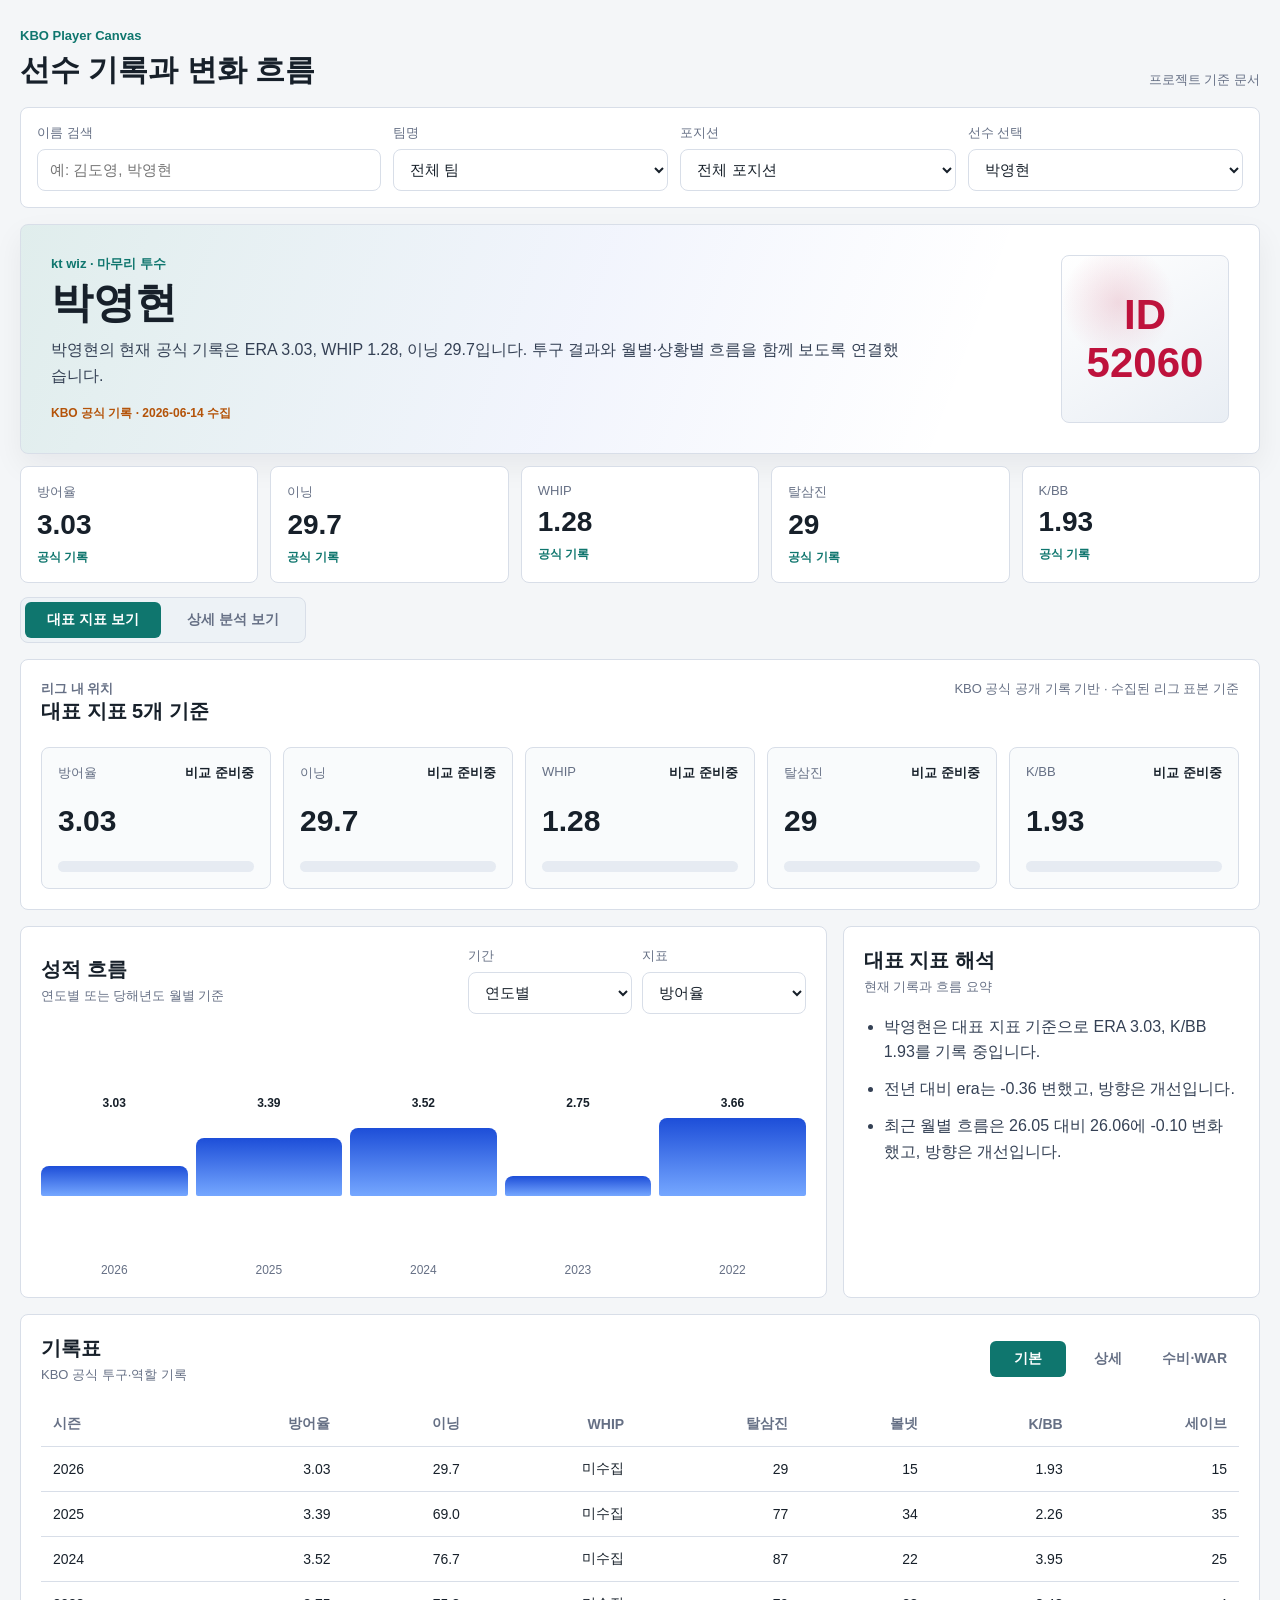
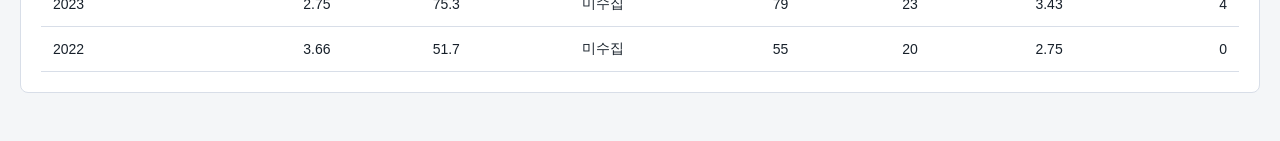
==== commit 15c8460c: "Show current-season monthly trends" ====
--- a/web/index.html
+++ b/web/index.html
@@ -71,14 +71,14 @@
             <div class="panel-head chart-head">
               <div>
                 <h3>성적 흐름</h3>
-                <p>연도별 또는 최근 12개월 기준</p>
+                <p>연도별 또는 당해년도 월별 기준</p>
               </div>
               <div class="chart-controls">
                 <label>
                   <span>기간</span>
                   <select id="trendMode">
                     <option value="season">연도별</option>
-                    <option value="month">월별 최근 12개월</option>
+                    <option value="month">당해년도 월별</option>
                   </select>
                 </label>
                 <label>
